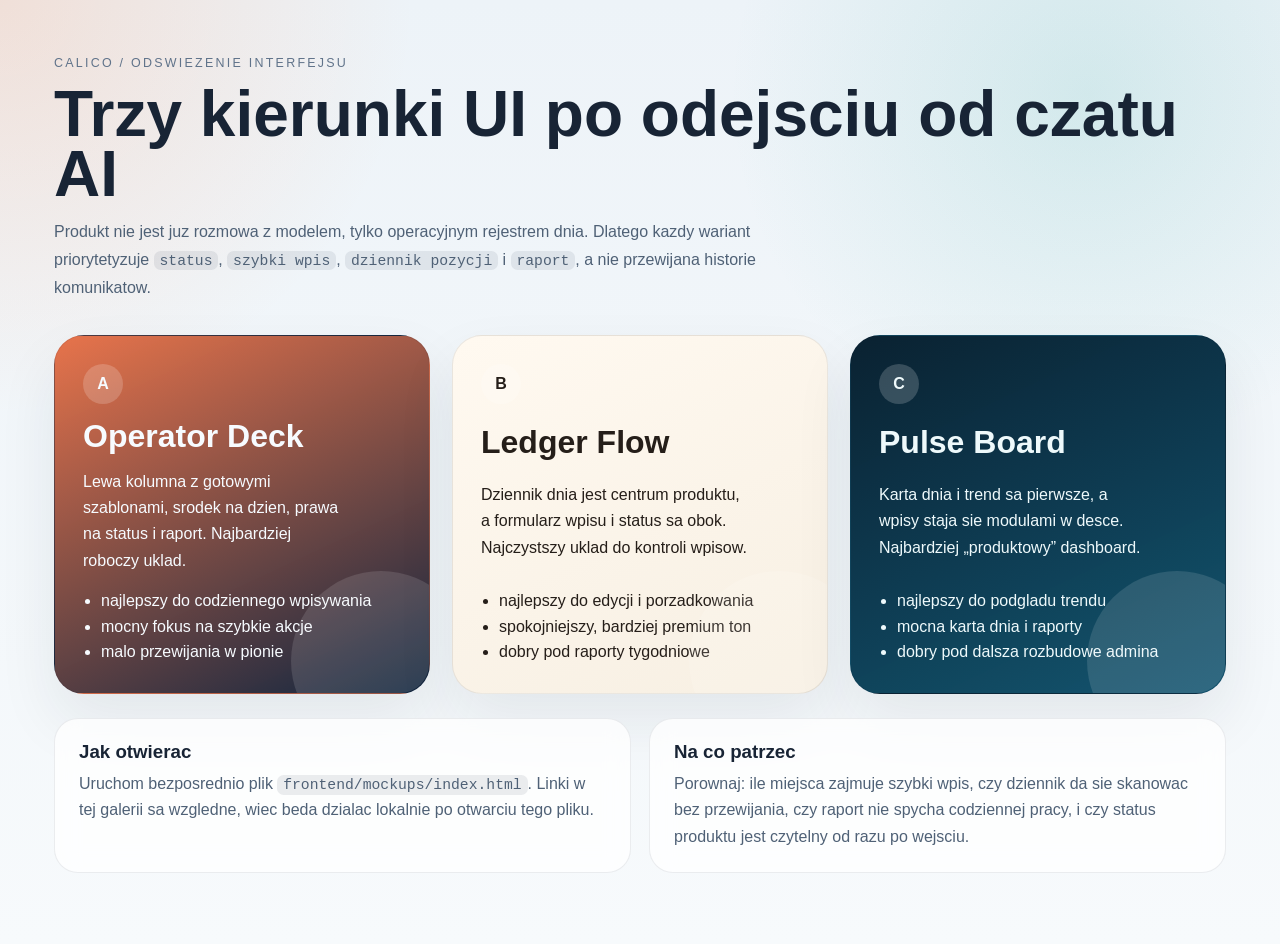
==== docs/mockups/index.html @ b33d31b2 "Add mockup variants for Operator Deck, Ledger Flow, and Pulse Board; remove frontend Dockerfile, new" ====
<!doctype html>
<html lang="pl">
  <head>
    <meta charset="UTF-8" />
    <meta name="viewport" content="width=device-width, initial-scale=1.0" />
    <title>CALICO Mockupy UI</title>
    <link rel="stylesheet" href="./mockups.css" />
  </head>
  <body class="mockups-index">
    <main class="gallery-shell">
      <header class="gallery-hero">
        <p class="eyebrow">CALICO / odswiezenie interfejsu</p>
        <h1>Trzy kierunki UI po odejsciu od czatu AI</h1>
        <p class="hero-copy">
          Produkt nie jest juz rozmowa z modelem, tylko operacyjnym rejestrem dnia. Dlatego kazdy wariant
          priorytetyzuje <code>status</code>, <code>szybki wpis</code>, <code>dziennik pozycji</code> i <code>raport</code>, a nie przewijana historie
          komunikatow.
        </p>
      </header>

      <section class="variant-grid">
        <a class="variant-card variant-a" href="./variant-a-operator.html">
          <span class="variant-tag">A</span>
          <h2>Operator Deck</h2>
          <p>Lewa kolumna z gotowymi szablonami, srodek na dzien, prawa na status i raport. Najbardziej roboczy uklad.</p>
          <ul>
            <li>najlepszy do codziennego wpisywania</li>
            <li>mocny fokus na szybkie akcje</li>
            <li>malo przewijania w pionie</li>
          </ul>
        </a>

        <a class="variant-card variant-b" href="./variant-b-editorial.html">
          <span class="variant-tag">B</span>
          <h2>Ledger Flow</h2>
          <p>Dziennik dnia jest centrum produktu, a formularz wpisu i status sa obok. Najczystszy uklad do kontroli wpisow.</p>
          <ul>
            <li>najlepszy do edycji i porzadkowania</li>
            <li>spokojniejszy, bardziej premium ton</li>
            <li>dobry pod raporty tygodniowe</li>
          </ul>
        </a>

        <a class="variant-card variant-c" href="./variant-c-pulse.html">
          <span class="variant-tag">C</span>
          <h2>Pulse Board</h2>
          <p>Karta dnia i trend sa pierwsze, a wpisy staja sie modulami w desce. Najbardziej „produktowy” dashboard.</p>
          <ul>
            <li>najlepszy do podgladu trendu</li>
            <li>mocna karta dnia i raporty</li>
            <li>dobry pod dalsza rozbudowe admina</li>
          </ul>
        </a>
      </section>

      <section class="gallery-notes">
        <div class="note">
          <h3>Jak otwierac</h3>
          <p>Uruchom bezposrednio plik <code>frontend/mockups/index.html</code>. Linki w tej galerii sa wzgledne, wiec beda dzialac lokalnie po otwarciu tego pliku.</p>
        </div>
        <div class="note">
          <h3>Na co patrzec</h3>
          <p>Porownaj: ile miejsca zajmuje szybki wpis, czy dziennik da sie skanowac bez przewijania, czy raport nie spycha codziennej pracy, i czy status produktu jest czytelny od razu po wejsciu.</p>
        </div>
      </section>
    </main>
  </body>
</html>
---- docs/mockups/mockups.css ----
:root {
  color-scheme: light;
  --font-ui: "IBM Plex Sans", "Manrope", "Segoe UI", sans-serif;
  --font-display: "Space Grotesk", "IBM Plex Sans", sans-serif;
}

* {
  box-sizing: border-box;
}

html,
body {
  margin: 0;
  min-height: 100%;
}

body {
  font-family: var(--font-ui);
}

a {
  color: inherit;
  text-decoration: none;
}

code {
  padding: 0.12em 0.4em;
  border-radius: 0.45em;
  background: rgba(22, 36, 53, 0.08);
  font-family: "IBM Plex Mono", "SFMono-Regular", monospace;
  font-size: 0.92em;
}

.mockups-index {
  min-height: 100vh;
  color: #182435;
  background:
    radial-gradient(circle at top left, rgba(255, 135, 72, 0.18), transparent 26%),
    radial-gradient(circle at 85% 10%, rgba(41, 166, 158, 0.14), transparent 26%),
    linear-gradient(180deg, #edf3f8 0%, #f7fafc 100%);
}

.gallery-shell {
  max-width: 1220px;
  margin: 0 auto;
  padding: 56px 24px 72px;
}

.gallery-hero {
  display: grid;
  gap: 14px;
}

.eyebrow {
  margin: 0;
  font-size: 0.78rem;
  letter-spacing: 0.18em;
  text-transform: uppercase;
  color: #60738a;
}

.gallery-hero h1 {
  margin: 0;
  font-size: clamp(2.6rem, 5vw, 4.9rem);
  line-height: 0.94;
  font-family: var(--font-display);
}

.hero-copy {
  max-width: 780px;
  margin: 0;
  line-height: 1.7;
  color: #4f6176;
}

.variant-grid {
  display: grid;
  grid-template-columns: repeat(3, minmax(0, 1fr));
  gap: 22px;
  margin-top: 34px;
}

.variant-card {
  position: relative;
  display: grid;
  gap: 14px;
  min-height: 290px;
  padding: 28px;
  border-radius: 30px;
  overflow: hidden;
  border: 1px solid rgba(22, 36, 53, 0.08);
  box-shadow: 0 28px 60px rgba(23, 34, 48, 0.08);
  transition: transform 180ms ease, box-shadow 180ms ease;
}

.variant-card:hover {
  transform: translateY(-4px);
  box-shadow: 0 34px 70px rgba(23, 34, 48, 0.12);
}

.variant-card::before {
  content: "";
  position: absolute;
  inset: auto -42px -58px auto;
  width: 180px;
  height: 180px;
  border-radius: 999px;
  background: rgba(255, 255, 255, 0.12);
}

.variant-card h2 {
  margin: 0;
  font-size: 2rem;
  font-family: var(--font-display);
}

.variant-card p {
  margin: 0;
  max-width: 30ch;
  line-height: 1.65;
}

.variant-tag {
  width: 40px;
  height: 40px;
  display: inline-grid;
  place-items: center;
  border-radius: 999px;
  background: rgba(255, 255, 255, 0.18);
  font-weight: 800;
}

.variant-card ul {
  margin: auto 0 0;
  padding-left: 18px;
  line-height: 1.6;
}

.variant-a {
  color: #f7fbff;
  background:
    linear-gradient(155deg, rgba(250, 122, 76, 0.92), rgba(16, 37, 63, 0.98)),
    #10253f;
}

.variant-b {
  color: #251e19;
  background:
    linear-gradient(155deg, rgba(255, 249, 241, 0.98), rgba(247, 239, 227, 0.98)),
    #f7efe3;
}

.variant-c {
  color: #eef9fb;
  background:
    linear-gradient(155deg, rgba(10, 33, 49, 0.98), rgba(19, 88, 116, 0.94)),
    #0a2131;
}

.gallery-notes {
  display: grid;
  grid-template-columns: repeat(2, minmax(0, 1fr));
  gap: 18px;
  margin-top: 24px;
}

.note {
  padding: 22px 24px;
  border-radius: 24px;
  background: rgba(255, 255, 255, 0.76);
  border: 1px solid rgba(22, 36, 53, 0.08);
  backdrop-filter: blur(12px);
}

.note h3 {
  margin: 0 0 8px;
  font-family: var(--font-display);
}

.note p {
  margin: 0;
  color: #4f6176;
  line-height: 1.65;
}

.mockup-page {
  min-height: 100vh;
}

.mockup-frame {
  max-width: 1540px;
  margin: 0 auto;
  padding: 22px;
}

.topbar {
  display: flex;
  align-items: center;
  justify-content: space-between;
  gap: 18px;
  padding: 14px 18px;
  border-radius: 28px;
}

.brand {
  display: flex;
  align-items: center;
  gap: 12px;
}

.brand-mark {
  width: 44px;
  height: 44px;
  display: grid;
  place-items: center;
  border-radius: 14px;
  font-weight: 800;
}

.brand-copy p,
.brand-copy h1 {
  margin: 0;
}

.brand-copy p {
  font-size: 0.73rem;
  letter-spacing: 0.16em;
  text-transform: uppercase;
}

.brand-copy h1 {
  font-size: 1.08rem;
  font-family: var(--font-display);
}

.nav-tabs {
  display: inline-flex;
  gap: 8px;
  padding: 6px;
  border-radius: 999px;
}

.nav-tabs a {
  padding: 10px 16px;
  border-radius: 999px;
  font-size: 0.94rem;
  font-weight: 700;
}

.nav-tabs a.active {
  box-shadow: 0 10px 24px rgba(0, 0, 0, 0.14);
}

.mockup-shell {
  display: grid;
  gap: 18px;
  margin-top: 18px;
}

.strip-grid {
  display: grid;
  grid-template-columns: repeat(4, minmax(0, 1fr));
  gap: 14px;
}

.variant-layout {
  display: grid;
  gap: 18px;
}

.layout-operator {
  grid-template-columns: 280px minmax(0, 1fr) 340px;
}

.layout-ledger {
  grid-template-columns: minmax(0, 1.45fr) 360px;
}

.layout-pulse {
  grid-template-columns: 1.1fr 0.9fr;
}

.stack {
  display: grid;
  gap: 18px;
}

.stack.tight {
  gap: 14px;
}

.panel {
  padding: 20px;
  border-radius: 28px;
}

.panel h2,
.panel h3,
.panel h4,
.panel p {
  margin-top: 0;
}

.panel h2,
.panel h3,
.panel h4 {
  font-family: var(--font-display);
}

.panel-head {
  display: flex;
  align-items: flex-start;
  justify-content: space-between;
  gap: 16px;
}

.panel-title h2,
.panel-title h3 {
  margin-bottom: 6px;
}

.panel-title p {
  margin-bottom: 0;
}

.muted-copy {
  opacity: 0.74;
  line-height: 1.62;
}

.status-card,
.template-card,
.feed-card,
.entry-card,
.mini-card,
.metric-card,
.report-card,
.log-card,
.action-card,
.chip-line,
.template-line,
.status-line,
.day-list-item,
.table-row {
  border-radius: 20px;
}

.status-card,
.template-card,
.feed-card,
.entry-card,
.mini-card,
.metric-card,
.report-card,
.log-card,
.action-card,
.day-list-item,
.table-row {
  padding: 16px 18px;
}

.chip-row,
.toolbar-row,
.entry-actions,
.template-tabs,
.status-tags,
.inline-actions {
  display: flex;
  gap: 10px;
  flex-wrap: wrap;
}

.chip,
.ghost-btn,
.solid-btn,
.soft-btn,
.template-tab {
  min-height: 44px;
  display: inline-flex;
  align-items: center;
  justify-content: center;
  padding: 0 16px;
  border-radius: 14px;
  font-weight: 700;
}

.ghost-btn,
.solid-btn,
.soft-btn,
.template-tab {
  border: 1px solid transparent;
}

.chip {
  padding: 0 14px;
  border: 1px solid rgba(255, 255, 255, 0.12);
  background: rgba(255, 255, 255, 0.08);
}

.template-tab.active {
  transform: translateY(-1px);
}

.status-list,
.feed-list,
.entry-list,
.report-grid,
.metric-grid,
.day-list,
.table-list {
  display: grid;
  gap: 12px;
}

.status-line {
  display: flex;
  justify-content: space-between;
  gap: 16px;
  padding: 12px 14px;
}

.status-line strong,
.entry-top strong,
.mini-card strong,
.metric-card strong,
.report-card strong,
.table-row strong {
  font-family: var(--font-display);
}

.status-line span:last-child {
  font-weight: 800;
}

.template-preview {
  min-height: 228px;
  padding: 16px 18px;
  border-radius: 22px;
  white-space: pre-wrap;
  font-family: "IBM Plex Mono", "SFMono-Regular", monospace;
  line-height: 1.55;
}

.template-note {
  font-size: 0.93rem;
  line-height: 1.65;
}

.feed-list {
  max-height: 350px;
  overflow: auto;
}

.feed-card p,
.entry-card p,
.day-list-item p,
.table-row p,
.log-card p {
  margin-bottom: 0;
}

.feed-top,
.entry-top,
.day-list-item,
.table-row,
.metric-row {
  display: flex;
  justify-content: space-between;
  gap: 14px;
  align-items: flex-start;
}

.feed-top small,
.entry-top small,
.day-list-item small {
  opacity: 0.72;
  font-weight: 700;
}

.entry-meta,
.feed-meta,
.meta-kicker {
  font-size: 0.9rem;
  opacity: 0.75;
}

.split-card {
  display: grid;
  grid-template-columns: 1.1fr 0.9fr;
  gap: 14px;
}

.metric-grid.four {
  grid-template-columns: repeat(4, minmax(0, 1fr));
}

.metric-grid.three {
  grid-template-columns: repeat(3, minmax(0, 1fr));
}

.report-chart {
  display: grid;
  grid-template-columns: repeat(7, minmax(0, 1fr));
  gap: 10px;
  align-items: end;
  min-height: 190px;
}

.bar {
  display: grid;
  gap: 8px;
  align-items: end;
}

.bar span {
  display: block;
  min-height: 8px;
  border-radius: 16px 16px 6px 6px;
}

.bar small {
  text-align: center;
  font-size: 0.76rem;
  font-weight: 700;
}

.day-list {
  grid-template-columns: repeat(7, minmax(0, 1fr));
}

.day-list-item {
  text-align: center;
}

.day-list-item strong {
  display: block;
  font-size: 1.1rem;
}

.table-list {
  gap: 10px;
}

.table-row {
  display: grid;
  grid-template-columns: minmax(0, 1fr) auto auto;
  align-items: center;
  gap: 16px;
}

.table-row p {
  margin: 4px 0 0;
}

.ghost-link {
  font-weight: 700;
  text-decoration: underline;
  text-underline-offset: 0.2em;
}

.back-link {
  display: inline-flex;
  align-items: center;
  gap: 8px;
  font-weight: 700;
}

@media (max-width: 1280px) {
  .layout-operator,
  .layout-ledger,
  .layout-pulse {
    grid-template-columns: 1fr;
  }

  .strip-grid {
    grid-template-columns: repeat(2, minmax(0, 1fr));
  }
}

@media (max-width: 980px) {
  .variant-grid,
  .gallery-notes,
  .split-card,
  .metric-grid.four,
  .metric-grid.three {
    grid-template-columns: 1fr;
  }

  .topbar {
    flex-direction: column;
    align-items: flex-start;
  }

  .report-chart,
  .day-list {
    grid-template-columns: repeat(4, minmax(0, 1fr));
  }

  .table-row {
    grid-template-columns: 1fr;
  }
}

@media (max-width: 720px) {
  .strip-grid {
    grid-template-columns: 1fr;
  }

  .report-chart,
  .day-list {
    grid-template-columns: repeat(2, minmax(0, 1fr));
  }

  .mockup-frame {
    padding: 14px;
  }

  .gallery-shell {
    padding: 36px 18px 56px;
  }
}
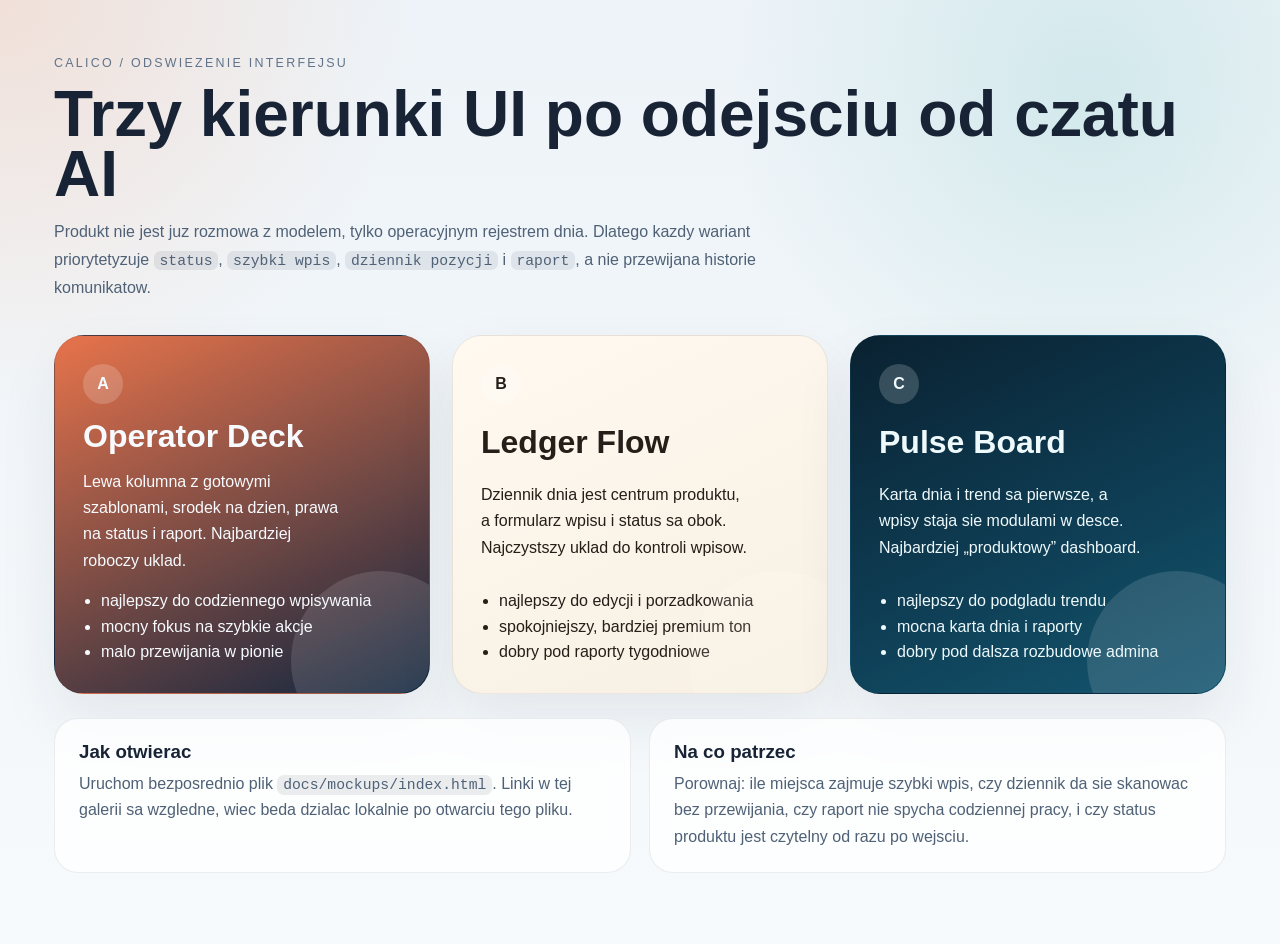
==== commit b676bf6c: "Add service worker for offline support and icon generation script - Implemented a service worker (sw" ====
--- a/docs/mockups/index.html
+++ b/docs/mockups/index.html
@@ -56,7 +56,7 @@
       <section class="gallery-notes">
         <div class="note">
           <h3>Jak otwierac</h3>
-          <p>Uruchom bezposrednio plik <code>frontend/mockups/index.html</code>. Linki w tej galerii sa wzgledne, wiec beda dzialac lokalnie po otwarciu tego pliku.</p>
+          <p>Uruchom bezposrednio plik <code>docs/mockups/index.html</code>. Linki w tej galerii sa wzgledne, wiec beda dzialac lokalnie po otwarciu tego pliku.</p>
         </div>
         <div class="note">
           <h3>Na co patrzec</h3>
